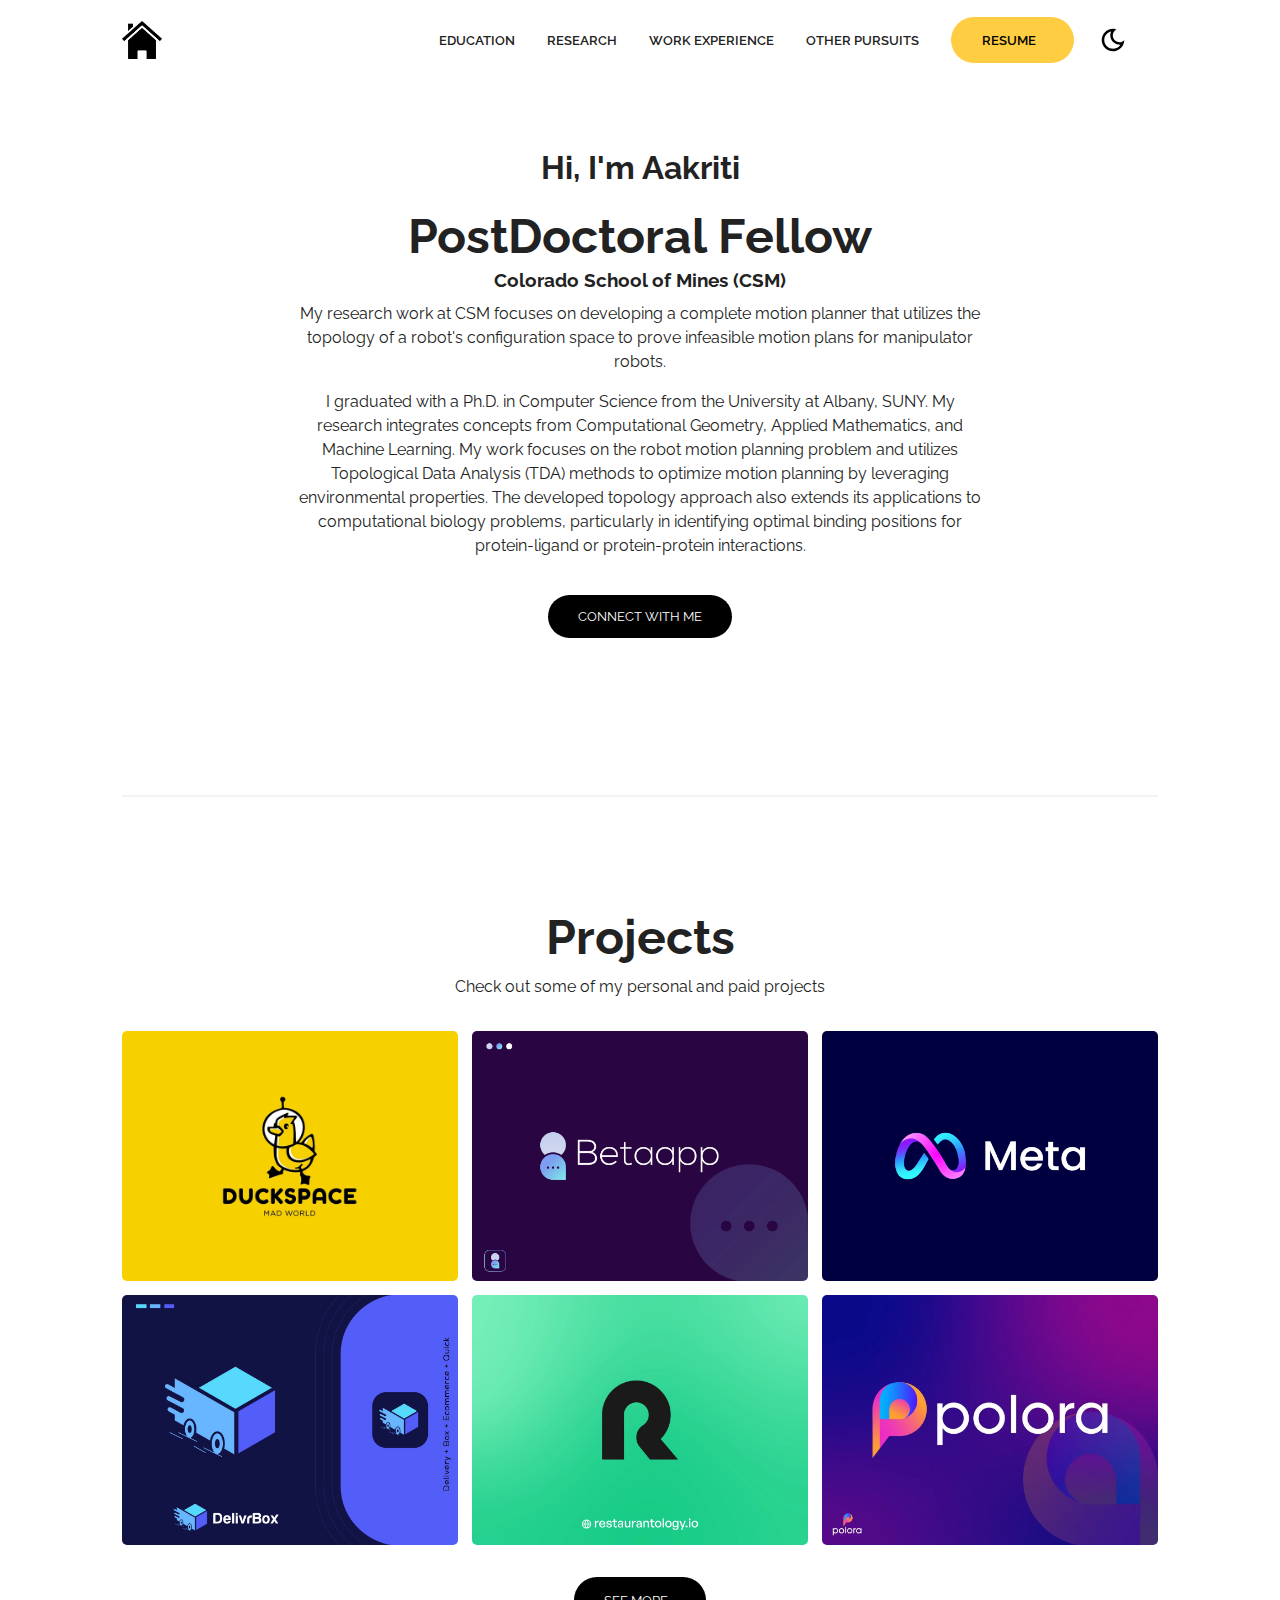
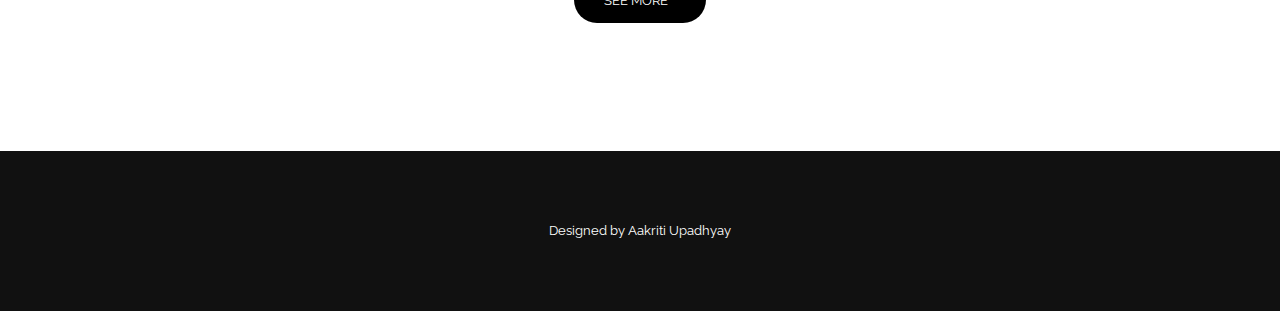
==== index.html @ 1a010f76 "updating resume" ====
<!DOCTYPE html>
<html lang="en">
  <head>
    <meta charset="UTF-8" />
    <meta http-equiv="X-UA-Compatible" content="IE=edge" />
    <meta name="viewport" content="width=device-width, initial-scale=1.0" />
    <!-- Primary Meta Tags -->
    <title>Aakriti Upadhyay</title>
    <meta name="title" content="Portfolio Template - Open source" />
    <meta
      name="description"
      content="Build or customize your portfolio website using this super easy template. Free to use if you are a member of the community or a contributor to this project"
    />

    <!-- Open Graph / Facebook -->
    <meta property="og:type" content="website" />
    <meta
      property="og:url"
      content="https://github.com/CommunityPro/portfolio-html"
    />
    <meta property="og:title" content="Portfolio Template - Open source" />
    <meta
      property="og:description"
      content="Build or customize your portfolio website using this super easy template. Free to use if you are a member of the community or a contributor to this project"
    />
    <meta
      property="og:image"
      content="https://user-images.githubusercontent.com/62628408/150613011-b78a7f5a-0af1-4312-aab0-0022e7258693.png"
    />

    <!-- Twitter -->
    <meta property="twitter:card" content="summary_large_image" />
    <meta
      property="twitter:url"
      content="https://github.com/CommunityPro/portfolio-html"
    />
    <meta property="twitter:title" content="Portfolio Template - Open source" />
    <meta
      property="twitter:description"
      content="Build or customize your portfolio website using this super easy template. Free to use if you are a member of the community or a contributor to this project"
    />
    <meta
      property="twitter:image"
      content="https://user-images.githubusercontent.com/62628408/150613011-b78a7f5a-0af1-4312-aab0-0022e7258693.png"
    />

    <!-- Link -->
    <link
      rel="apple-touch-icon"
      sizes="180x180"
      href="assets/favicon/apple-touch-icon.png"
    />
    <link
      rel="icon"
      type="image/png"
      sizes="16x16"
      href="/assets/favicon/favicon-16x16.png"
    />
    <link
      rel="icon"
      type="image/png"
      sizes="32x32"
      href="assets/favicon/favicon-32x32.png"
    />
    <link
      rel="icon"
      type="image/png"
      sizes="192x192"
      href="assets/favicon/android-chrome-192x192.png"
    />
    <link
      rel="icon"
      type="image/png"
      sizes="512x512"
      href="assets/favicon/android-chrome-512x512.png"
    />
    <link rel="icon" type="image/x-icon" href="assets/favicon/favicon.ico" />
    <link rel="manifest" href="assets/favicon/site.webmanifest" />
    <link
      rel="stylesheet"
      href="https://use.fontawesome.com/releases/v5.15.4/css/all.css"
      integrity="sha384-DyZ88mC6Up2uqS4h/KRgHuoeGwBcD4Ng9SiP4dIRy0EXTlnuz47vAwmeGwVChigm"
      crossorigin="anonymous"
    />
    <link rel="stylesheet" href="css/style.css" />
    <link rel="stylesheet" href="css/utilities.css" />
  </head>
  <body>
    <header id="hero">
      <!-- Navbar -->
      <nav class="navbar">
        <div class="container">
          <!-- Logo -->
          <h1 id="logo">
            <a href="https://aakupadhyay.github.io/resume"
              ><img src="./assets/logo.png" alt="Your Logo"
            /></a>
          </h1>
          <!-- Navbar links -->
          <ul class="nav-menu">
            <li><a class="nav-link" href="education.html">EDUCATION</a></li>
            <li><a class="nav-link" href="#research">RESEARCH</a></li>
            <li><a class="nav-link" href="#experience">WORK EXPERIENCE</a></li>
            <li><a class="nav-link" href="#">OTHER PURSUITS</a></li>
            <li>
              <a
                class="nav-link btn btn-primary"
                href="./assets/Web_profile.pdf"
                >RESUME <i class="fas fa-arrow-right"></i
              ></a>
            </li>

            <!-- Toggle switch -->
            <div class="theme-switch">
              <input type="checkbox" id="switch" />
              <label class="toggle-icons" for="switch">
                <img class="moon" src="assets/moon.svg" />
                <img class="sun" src="assets/sun.svg" />
              </label>
            </div>
            <!-- Hamburger menu -->
          </ul>
          <div class="hamburger">
            <span class="bar"></span>
            <span class="bar"></span>
            <span class="bar"></span>
          </div>
        </div>
      </nav>

      <section class="header-container">
        <img
          class="profile-image"
          src="assets/profile-img.jpg"
          alt=""
        />
        <h1>Hi, I'm Aakriti</h1>

        <div class="content-text">
          <h2>PostDoctoral Fellow</h2>
          <h3>Colorado School of Mines (CSM)</h3>

          <p>
            My research work at CSM focuses on developing a complete motion planner that utilizes
            the topology of a robot's configuration space to prove infeasible motion plans for 
            manipulator robots.
          </p>
          <p>I graduated with a Ph.D. in Computer Science from the University at Albany, SUNY. 
            My research integrates concepts from Computational Geometry, Applied Mathematics, 
            and Machine Learning. 
            My work focuses on the robot motion planning problem and utilizes Topological Data Analysis (TDA) 
            methods to optimize motion planning by leveraging environmental properties. The developed topology 
            approach also extends its applications to computational biology problems, particularly in identifying 
            optimal binding positions for protein-ligand or protein-protein interactions. 
          </p>
        </div>

        <a
          href="https://www.linkedin.com/in/aakriti-upadhyay-69241987"
          class="btn btn-secondary"
          target="_blank"
          >Connect With Me</a>
      </section>
    </header>

    <!--Education-->
    <!-- <section id="education" class="education-container container">
      <div class="section-inner">
        <h2 class="heading">Education</h2>
        <div class="content">
            <div class="item">                      
                <h5 class="title"><i class="fas fa-graduation-cap"></i> Ph.D., Computer Science</h5>
                <h6 class="university">University at Albany, SUNY <span class="year">(2018-2023)</span></h6>
            </div>

            <div class="item">                      
                <h3 class="title"><i class="fas fa-graduation-cap"></i> M.Sc., Computer Science</h3>
                <h4 class="university">University at Albany, SUNY <span class="year">(2016-2018)</span></h4>
            </div>

            <div class="item">
                <h3 class="title"><i class="fas fa-graduation-cap"></i> B.E., Computer Science and Engineering</h3>
                <h4 class="university">University Visvesvaraya College of Engineering (UVCE), Bangalore University <span class="year">(2011-2015)</span></h4>
            </div>
        </div>
      </div>
    </section> -->

    <!-- Projects -->
    <section id="projects" class="project-container container">
      <div class="division"></div>
      <div class="content-text">
        <h2>Projects</h2>
        <p>Check out some of my personal and paid projects</p>
      </div>

      <article class="project">
        <!-- Project 1 -->
        <div href="" class="card">
          <div class="project-info">
            <div class="project-bio">
              <h3>Project One</h3>
              <p>React, Redux, SASS</p>
            </div>

            <div class="project-link">
              <a href="#" target="_blank"><i class="fab fa-github"></i></a>
              <a href="#" target="_blank"><i class="fas fa-globe"></i></a>
            </div>
          </div>
        </div>

        <!-- Project 2 -->
        <div href="" class="card">
          <div class="project-info">
            <div class="project-bio">
              <h3>Project Two</h3>
              <p>React, Redux, SASS</p>
            </div>

            <div class="project-link">
              <a href="#" target="_blank"><i class="fab fa-github"></i></a>
              <a href="#" target="_blank"><i class="fas fa-globe"></i></a>
            </div>
          </div>
        </div>

        <!-- Porject 3 -->
        <div href="" class="card">
          <div class="project-info">
            <div class="project-bio">
              <h3>Project Three</h3>
              <p>React, Redux, SASS</p>
            </div>

            <div class="project-link">
              <a href="#" target="_blank"><i class="fab fa-github"></i></a>
              <a href="#" target="_blank"><i class="fas fa-globe"></i></a>
            </div>
          </div>
        </div>

        <!-- Project 4 -->
        <div href="" class="card">
          <div class="project-info">
            <div class="project-bio">
              <h3>Project Four</h3>
              <p>React, Redux, SASS</p>
            </div>

            <div class="project-link">
              <a href="#" target="_blank"><i class="fab fa-github"></i></a>
              <a href="#" target="_blank"><i class="fas fa-globe"></i></a>
            </div>
          </div>
        </div>

        <!-- Project 5 -->
        <div href="" class="card">
          <div class="project-info">
            <div class="project-bio">
              <h3>Project Five</h3>
              <p>React, Redux, SASS</p>
            </div>

            <div class="project-link">
              <a href="#" target="_blank"><i class="fab fa-github"></i></a>
              <a href="#" target="_blank"><i class="fas fa-globe"></i></a>
            </div>
          </div>
        </div>

        <!-- Project 6 -->
        <div href="" class="card">
          <div class="project-info">
            <div class="project-bio">
              <h3>Project Six</h3>
              <p>React, Redux, SASS</p>
            </div>

            <div class="project-link">
              <a href="#" target="_blank"><i class="fab fa-github"></i></a>
              <a href="#" target="_blank"><i class="fas fa-globe"></i></a>
            </div>
          </div>
        </div>
      </article>

      <a href="#" class="btn btn-secondary"
        target="_blank" >See More <i class="fas fa-arrow-right"></i
      ></a>
    </section>

    <footer id="footer">
      <div class="container">
        <!-- <a href="mailto:communitypro47@gmail.com">communitypro47@gmail.com</a> -->
        <!-- Social links -->
        <!-- <div class="social">
          <a href="#" target="_blank"
            ><img src="./assets/facebook-icon.svg" alt="Facebook"
          /></a>
          <a href="#" target="_blank"><img src="./assets/twitter-icon.svg" alt="Twitter" /></a>
          <a href="#" target="_blank"
            ><img src="./assets/linkedin-icon.svg" alt="Linkedin"
          /></a>
          <a href="#" target="_blank"><img src="./assets/github-icon.svg" alt="GitHub" /></a>
          <a href="#" target="_blank"
            ><img src="./assets/hashnode-icon.svg" alt="Hashnode"
          /></a>
        </div> -->
        <!-- Attribution -->
        <!-- <div class="attribution">
          <a
            href="https://github.com/CommunityPro/portfolio-html"
            target="_blank"
            rel="noopener noreferrer"
          >
            <img
              src="https://user-images.githubusercontent.com/62628408/157202263-9174da24-b19a-4017-9b7c-a1d26ae8f014.svg"
              alt="attribution"
              width="150px"
            />
          </a>
        </div>
        <p>Copyright &copy; Communitypro <span id="datee"></span>, All rights reserved</p> -->
        <p>Designed by Aakriti Upadhyay</p>
      </div>
    </footer>
    <script src="js/script.js"></script>
  </body>
</html>
---- css/style.css ----
/* This is the required project styling. Will contain essential CSS styles like:
   * Flex property
   * Grid layout
   * Cards and sections
*/

@import url(https://fonts.googleapis.com/css?family=Raleway:100,200,300,regular,500,600,700,800,900,100italic,200italic,300italic,italic,500italic,600italic,700italic,800italic,900italic);

/* variables */
:root {
  /* Colors */
  --primary-color: #ffcd42;
  --secondary-color: #ffd35c;
  --bg-primary: #ffffff;
  --text-color: #222222;
  --text-color-two: #ffffff;
  --bg-secondary: #000000;
  --card-background: #f4f4f4;
  --bg-secondary-two: #111111;

  --shadow: 0 10px 40px rgba(0, 0, 0, 0.2);

  /* Font Weight */
  --weight-small: 400;
  --weight-semibold: 600;
  --weight-bold: 800;

  /* Max width */
  --width-small: 600px;
  --width-medium: 1100px;
  --width-large: 1300px;
}

[data-theme="dark"] {
  --primary-color: #ffcd42;
  --secondary-color: #ffd35c;
  --bg-primary: #000000;
  --text-color: #ffffff;
  --text-color-two: #222222;
  --bg-secondary: #ffffff;
  --card-background: #111111;
  --bg-secondary-two: #f4f4f4;
  --shadow: 0 2px 10px rgba(95, 95, 95, 0.2);
}

html {
  font-size: 100%;
  scroll-behavior: smooth;
}

/* Reset default styling */
* {
  margin: 0;
  padding: 0;
  box-sizing: border-box;
}

ul {
  list-style: none;
}

a {
  text-decoration: none;
  color: var(--text-color);
}

/* Main styling */
body {
  background: var(--bg-primary);
  color: var(--text-color);
  font-family: "Raleway", sans-serif;
  line-height: 1.5;
}

/* Navbar */
.navbar {
  position: fixed;
  top: 0;
  left: 0;
  right: 0;
  z-index: 20;
  background: var(--bg-primary);
}

.navbar .container {
  display: flex;
  align-items: center;
  justify-content: space-between;
  z-index: 20;
  height: 80px;
  width: 100%;
}

.navbar .nav-menu {
  display: flex;
  align-items: center;
  background: var(--bg-primary);
}

.navbar .nav-link {
  margin: 0 1rem;
  font-size: 0.8rem;
  font-weight: var(--weight-semibold);
}

.navbar #logo img {
  display: block;
  width: 40px;
}

.navbar .btn {
  margin-right: 1.5rem;
}

.fas.fa-arrow-right {
  margin-left: 0.5rem;
  font-size: 0.9rem;
}

/* hamburger */
.hamburger {
  margin-bottom: 0.1rem;
  display: none;
}

.bar {
  display: block;
  width: 23px;
  height: 3px;
  margin: 4px auto;
  transition: all 0.3s ease-in-out;
  border-radius: 30px;
  background-color: var(--bg-secondary);
}

/* Hero section */
#hero {
  display: flex;
  flex-direction: column;
  height: 100%;
}

.profile-image {
  width: 150px;
  border-radius: 50%;
  animation: bounce 1s infinite alternate;
}

@keyframes bounce {
  from {
    transform: translateY(0px);
  }

  to {
    transform: translateY(-10px);
  }
}

.division {
  width: 100%;
  height: 2px;
  background-color: var(--card-background);
  margin: 5.5rem 0;
}
/* Projects */
#projects {
  display: flex;
  flex-direction: column;
  margin: 2rem auto 5rem;
}

#projects .btn {
  align-self: center;
  margin: 2rem 0;
}

.project {
  display: grid;
  grid-template-columns: repeat(3, 1fr);
  grid-auto-rows: minmax(250px, auto);
  grid-gap: 0.9rem;
}

.card .project-bio p {
  font-size: 0.83rem;
}

.card .project-bio h3 {
  font-size: 0.9rem;
}

.project-info {
  display: flex;
  justify-content: space-between;
  opacity: 0;
  position: relative;
  transition: 0.5s ease-in-out;
}

.project-bio {
  display: flex;
  flex-direction: column;
  justify-content: flex-end;
  position: relative;
  top: 160px;
  left: 10px;
}

/* Footer */
#footer {
  background: #111111;
}

#footer .container {
  display: flex;
  flex-direction: column;
  align-items: center;
  justify-content: center;
  color: #ffffff;
  min-height: 160px;
  text-align: center;
}

#footer a {
  font-size: 0.8rem;
  color: #fff;
}

#footer a:hover {
  opacity: 0.6;
}

#footer .social {
  margin: 0.9rem 0;
}

#footer .social img {
  width: 20px;
  height: 20px;
}

#footer .social a {
  margin: 0 0.5rem;
}

#footer p {
  font-size: 0.8rem;
}

/* Responsiveness */

@media (max-width: 1000px) {
  .project {
    display: grid;
    grid-template-columns: repeat(2, 1fr);
  }
}

@media (max-width: 768px) {
}

@media (max-width: 670px) {
  .navbar .nav-menu {
    position: fixed;
    right: -100vw;
    top: 4.5rem;
    flex-direction: column;
    width: calc(80% - 10px);
    transition: 0.3s;
    box-shadow: var(--shadow);
    padding: 2rem;
    border-radius: 5px;
    align-items: flex-start;
  }

  .navbar .btn {
    margin: 0;
    margin-top: 1rem;
  }

  .nav-menu.active {
    right: 20px;
  }

  .nav-menu .nav-link {
    font-size: 0.9rem;
    margin: 0 0.2rem;
  }

  .nav-menu li {
    margin-bottom: 0.5rem;
    width: 100%;
  }

  .nav-menu .btn {
    width: 100%;
    text-align: center;
    margin-top: 0.5rem;
  }

  .hamburger {
    display: block;
    cursor: pointer;
    padding: 0.2rem 0.4rem;
  }

  .hamburger.active {
    border: 1px dotted gray;
  }

  .hamburger.active .bar:nth-child(2) {
    opacity: 0;
  }

  .hamburger.active .bar:nth-child(1) {
    transform: translateY(6px) rotate(45deg);
  }

  .hamburger.active .bar:nth-child(3) {
    transform: translateY(-8px) rotate(-45deg);
  }
}

@media (max-width: 600px) {
  .project {
    display: grid;
    grid-template-columns: 1fr;
  }

  .header-container .btn {
    border-radius: 5px;
    width: 80%;
  }
}
---- css/utilities.css ----
/* ?This is where reusable styling of this template will be. 
   !Will contain things like:
   * Button styling
   * Background color styling
   * padding and margin
*/

.container {
  max-width: var(--width-medium);
  margin: 0 auto;
  padding: 1rem 2rem;
}

h1::selection,
h2::selection {
  color: #111;
  background: var(--primary-color);
}

/* Buttons */
.btn {
  display: inline-block;
  padding: 0.75rem 1.9rem;
  border-radius: 30px;
  text-transform: uppercase;
  font-size: 0.82rem;
  transition: 0.3s;
}

.btn-primary {
  background: var(--primary-color);
  color: #000000;
}

.btn-secondary {
  margin: 5px 0;
  background-color: var(--bg-secondary);
  color: var(--bg-primary);
}

/* add hover to resume button */
.btn-primary:hover {
  background: var(--secondary-color);
}

/* Dark mode toggle */
#switch {
  display: none;
}

.toggle-icons {
  display: flex;
  justify-content: space-between;
  align-items: center;
  cursor: pointer;
}

.toggle-icons > img {
  transition: 0.6s cubic-bezier(0.23, 1, 0.32, 1);
  width: 30px;
}

.moon {
  transform: rotate(10deg);
}

#switch:checked + .toggle-icons .moon {
  transform: rotate(250deg);
}

#switch:checked + .toggle-icons .sun {
  transform: rotate(100deg);
}

/* Header Container */
.header-container {
  display: flex;
  flex-direction: column;
  align-items: center;
  justify-content: center;
  margin-top: 8rem;
  padding: 1rem;
}

.header-container > div {
  margin-top: 1rem;
}

.content-text {
  text-align: center;
  margin: 1.5rem 0;
}

.content-text h2 {
  font-size: 3rem;
  line-height: 1.2;
  transition: 0.2s ease-in-out;
}

.content-text p {
  padding: 0.5rem;
  margin: 0 auto;
  max-width: 700px;
}

/* Project cards */
.card {
  padding: 1rem;
  background: var(--card-background);
  color: #ffffff;
  border-radius: 5px;
  transition: 0.4s ease-in-out;
  cursor: pointer;
}

.card a {
  color: #ffffff;
  transition: 0.25s ease-in-out;
  font-size: 1.1rem;
  margin-right: 0.3rem;
}

.card a:hover {
  color: var(--primary-color);
}

.card:hover {
  box-shadow: inset 0 100px 1000px 10px rgba(0, 0, 0, 0.8);
}

.card:hover .project-info {
  opacity: 1;
}

/* Project Images */

/* project 1 */
.card:nth-child(1) {
  background: url(../assets/project/project-one.png) center center/cover;
}

/* Project 2 */
.card:nth-child(2) {
  background: url(../assets/project/project-two.png) center center/cover;
}

/* Project 3 */
.card:nth-child(3) {
  background: url(../assets/project/project-three.png) center center/cover;
}

/* Project 4 */
.card:nth-child(4) {
  background: url(../assets/project/project-four.png) center center/cover;
}

/* Project 5 */
.card:nth-child(5) {
  background: url(../assets/project/project-five.png) center center/cover;
}

/* Project 6 */
.card:nth-child(6) {
  background: url(../assets/project/project-six.png) center center/cover;
}

/* Media Queries */
@media (max-width: 768px) {
  .header-container {
    margin-top: 7rem;
    text-align: center;
  }

  .content-text h2 {
    font-size: 2.5rem;
  }
}
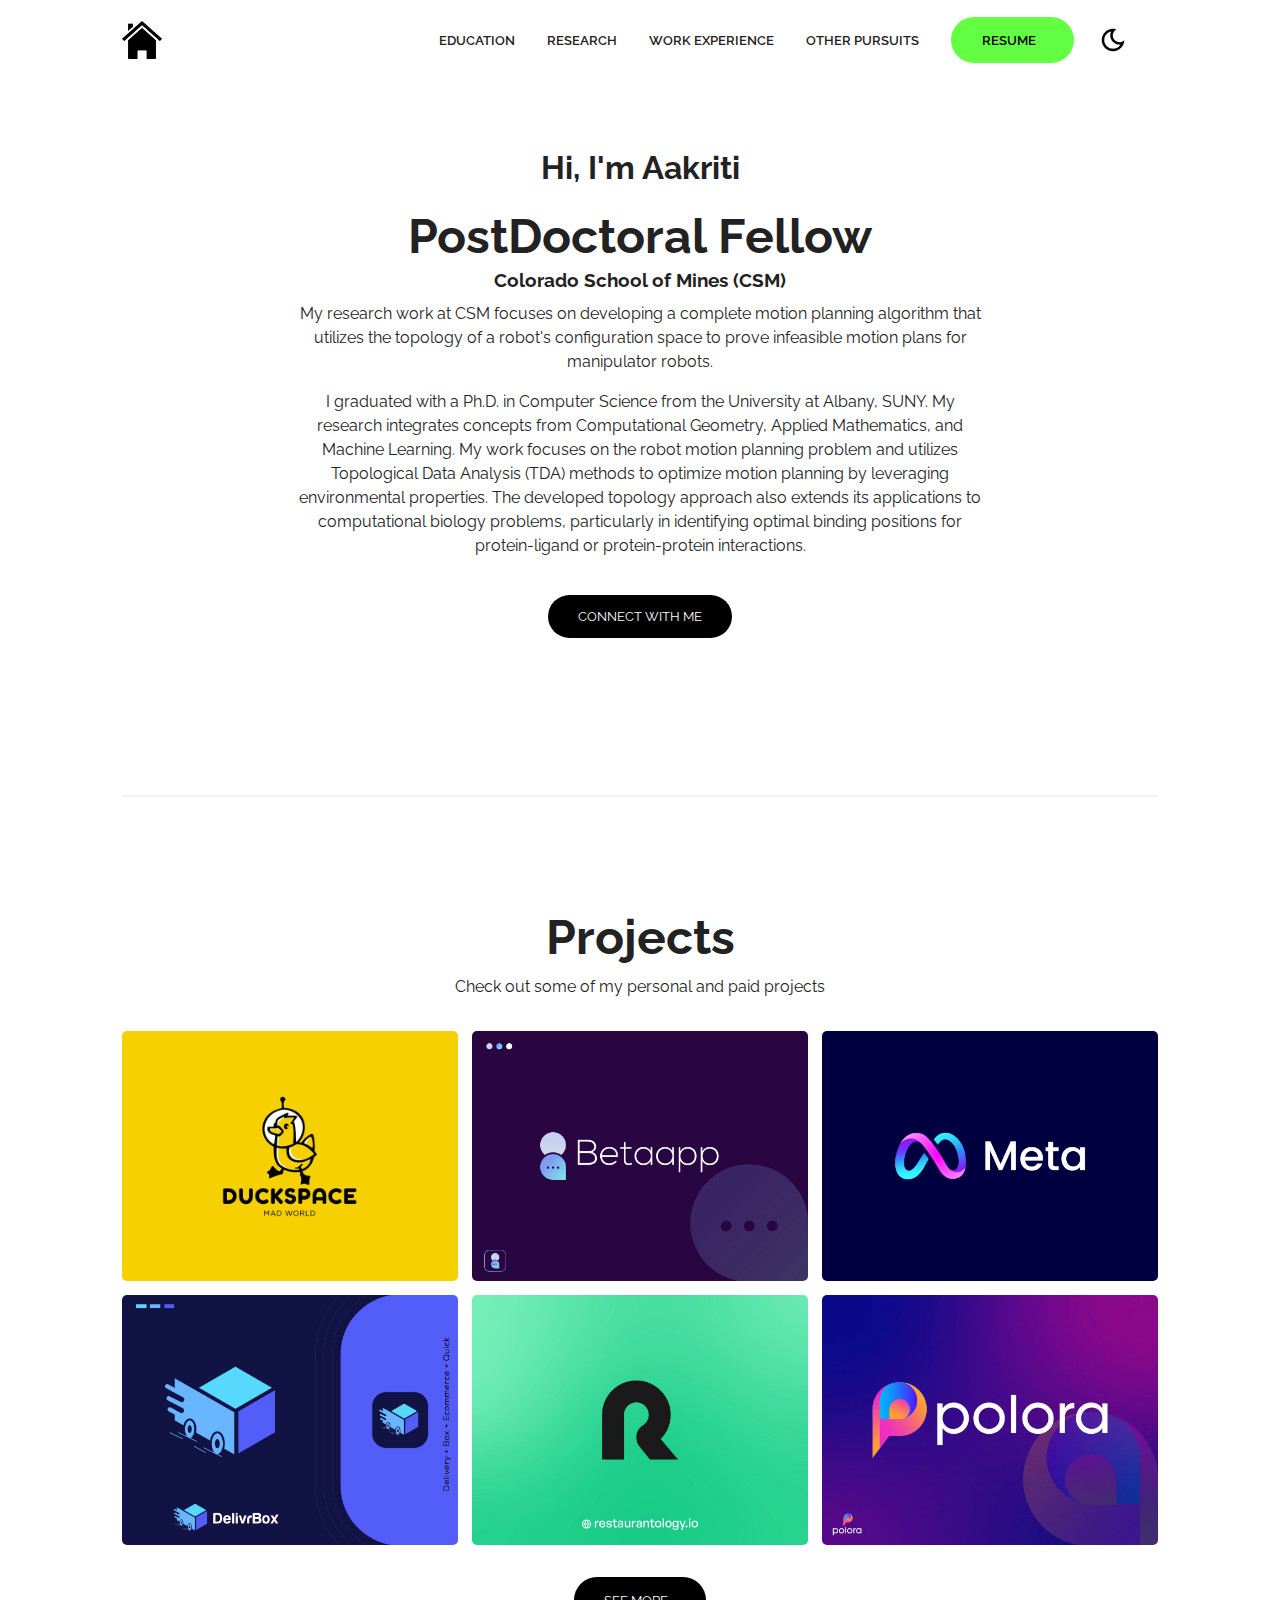
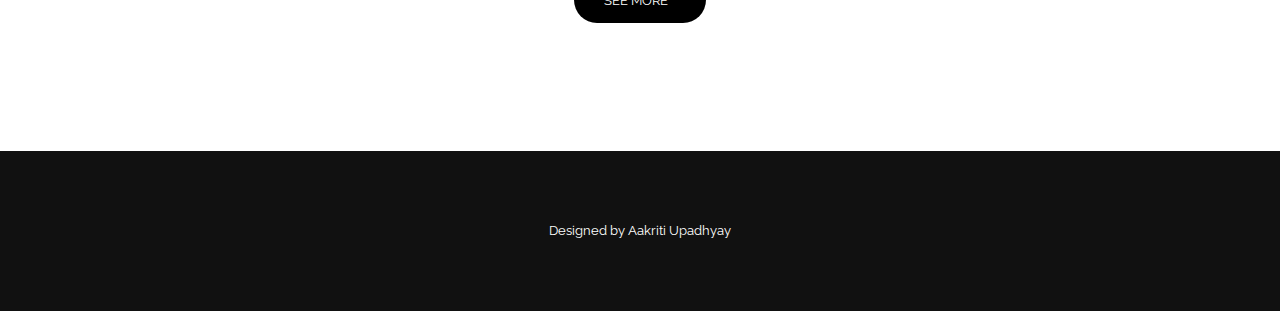
==== commit 7d43be07: "check style" ====
--- a/index.html
+++ b/index.html
@@ -141,7 +141,7 @@
           <h3>Colorado School of Mines (CSM)</h3>
 
           <p>
-            My research work at CSM focuses on developing a complete motion planner that utilizes
+            My research work at CSM focuses on developing a complete motion planning algorithm that utilizes
             the topology of a robot's configuration space to prove infeasible motion plans for 
             manipulator robots.
           </p>
--- a/css/style.css
+++ b/css/style.css
@@ -9,7 +9,7 @@
 /* variables */
 :root {
   /* Colors */
-  --primary-color: #ffcd42;
+  --primary-color: #62ff42;
   --secondary-color: #ffd35c;
   --bg-primary: #ffffff;
   --text-color: #222222;
@@ -32,7 +32,7 @@
 }
 
 [data-theme="dark"] {
-  --primary-color: #ffcd42;
+  --primary-color: #62ff42;
   --secondary-color: #ffd35c;
   --bg-primary: #000000;
   --text-color: #ffffff;
@@ -70,6 +70,7 @@
   color: var(--text-color);
   font-family: "Raleway", sans-serif;
   line-height: 1.5;
+  text-align: left;
 }
 
 /* Navbar */
@@ -123,6 +124,10 @@
   display: none;
 }
 
+.text-highlight {
+  color: #1f07f7;
+}
+
 .bar {
   display: block;
   width: 23px;
@@ -245,6 +250,63 @@
 
 #footer p {
   font-size: 0.8rem;
+}
+
+/* Education section */
+.education .item {
+  margin-bottom: 30px;
+}
+
+.education .item:last-child {
+  margin-bottom: 0;
+}
+
+.education .item .title {
+  font-size: 16px;
+  margin-top: 0;
+}
+
+.education .item .university {
+  font-family: "Raleway", sans-serif;
+  font-size: 12px;
+  color: #99999900;
+  font-weight: 600;
+  padding-left: 25px;
+}
+
+.education .item .university .year {
+  color: #b0b7bf;
+  font-weight: 500;
+}
+
+/* ======= Sections======= */
+.sections-wrapper {
+  padding-top: 60px;
+  padding-bottom: 60px;
+}
+
+.section {
+  margin-bottom: 30px;
+}
+
+.section .section-inner {
+  background: #fff;
+  padding: 30px;
+  text-align: left;
+}
+
+.section .heading {
+  margin-top: 0;
+  margin-bottom: 30px;
+  color: #545e69;
+  font-size: 24px;
+}
+
+.section .content .more-link .svg-inline--fa {
+  margin-right: 5px;
+  font-size: 14px;
+  position: relative;
+  top: -2px;
 }
 
 /* Responsiveness */
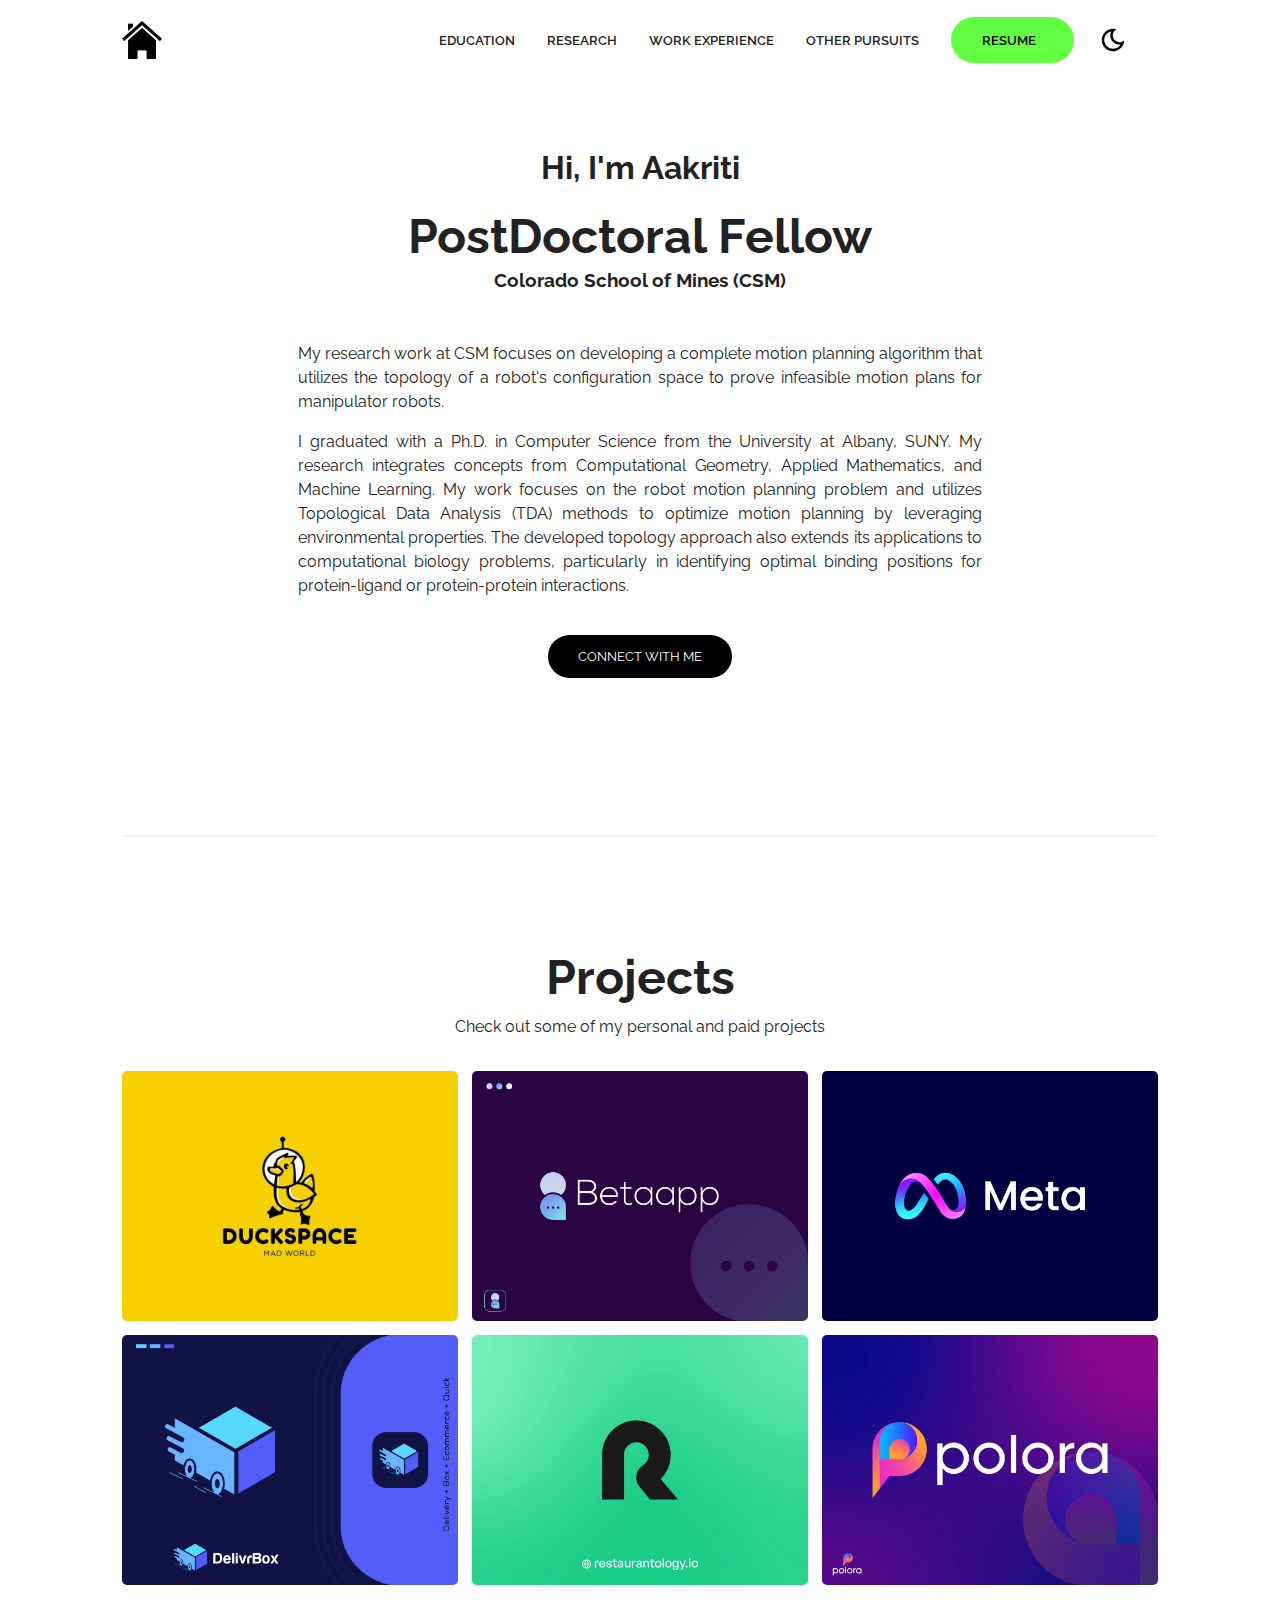
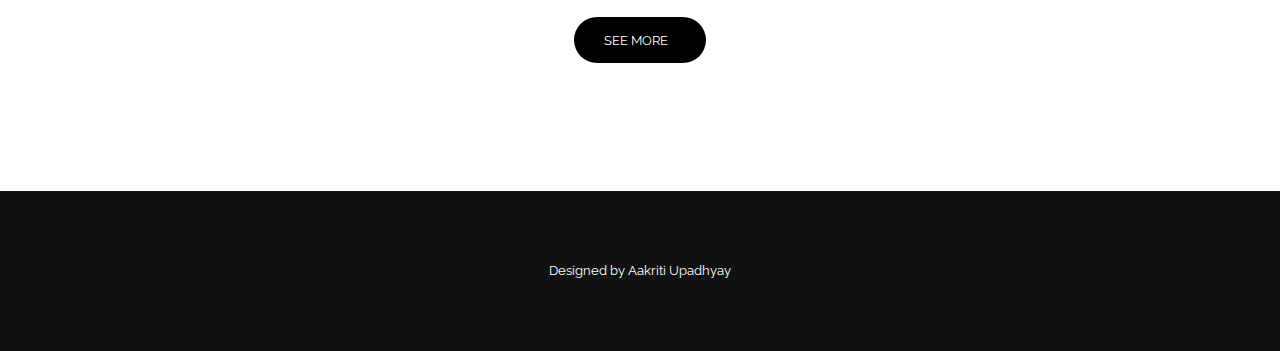
==== commit d08ab85c: "checking home" ====
--- a/index.html
+++ b/index.html
@@ -139,7 +139,8 @@
         <div class="content-text">
           <h2>PostDoctoral Fellow</h2>
           <h3>Colorado School of Mines (CSM)</h3>
-
+        </div>
+        <div class="content">
           <p>
             My research work at CSM focuses on developing a complete motion planning algorithm that utilizes
             the topology of a robot's configuration space to prove infeasible motion plans for 
@@ -162,29 +163,6 @@
           >Connect With Me</a>
       </section>
     </header>
-
-    <!--Education-->
-    <!-- <section id="education" class="education-container container">
-      <div class="section-inner">
-        <h2 class="heading">Education</h2>
-        <div class="content">
-            <div class="item">                      
-                <h5 class="title"><i class="fas fa-graduation-cap"></i> Ph.D., Computer Science</h5>
-                <h6 class="university">University at Albany, SUNY <span class="year">(2018-2023)</span></h6>
-            </div>
-
-            <div class="item">                      
-                <h3 class="title"><i class="fas fa-graduation-cap"></i> M.Sc., Computer Science</h3>
-                <h4 class="university">University at Albany, SUNY <span class="year">(2016-2018)</span></h4>
-            </div>
-
-            <div class="item">
-                <h3 class="title"><i class="fas fa-graduation-cap"></i> B.E., Computer Science and Engineering</h3>
-                <h4 class="university">University Visvesvaraya College of Engineering (UVCE), Bangalore University <span class="year">(2011-2015)</span></h4>
-            </div>
-        </div>
-      </div>
-    </section> -->
 
     <!-- Projects -->
     <section id="projects" class="project-container container">
--- a/css/style.css
+++ b/css/style.css
@@ -70,7 +70,6 @@
   color: var(--text-color);
   font-family: "Raleway", sans-serif;
   line-height: 1.5;
-  text-align: left;
 }
 
 /* Navbar */
@@ -292,7 +291,7 @@
 .section .section-inner {
   background: #fff;
   padding: 30px;
-  text-align: left;
+  text-align: justify;
 }
 
 .section .heading {
@@ -302,7 +301,7 @@
   font-size: 24px;
 }
 
-.section .content .more-link .svg-inline--fa {
+.section .more-link .svg-inline--fa {
   margin-right: 5px;
   font-size: 14px;
   position: relative;
--- a/css/utilities.css
+++ b/css/utilities.css
@@ -103,6 +103,17 @@
   max-width: 700px;
 }
 
+.content {
+  text-align: justify;
+  margin: 1.5rem 0;
+}
+
+.content p {
+  padding: 0.5rem;
+  margin: 0 auto;
+  max-width: 700px;
+}
+
 /* Project cards */
 .card {
   padding: 1rem;
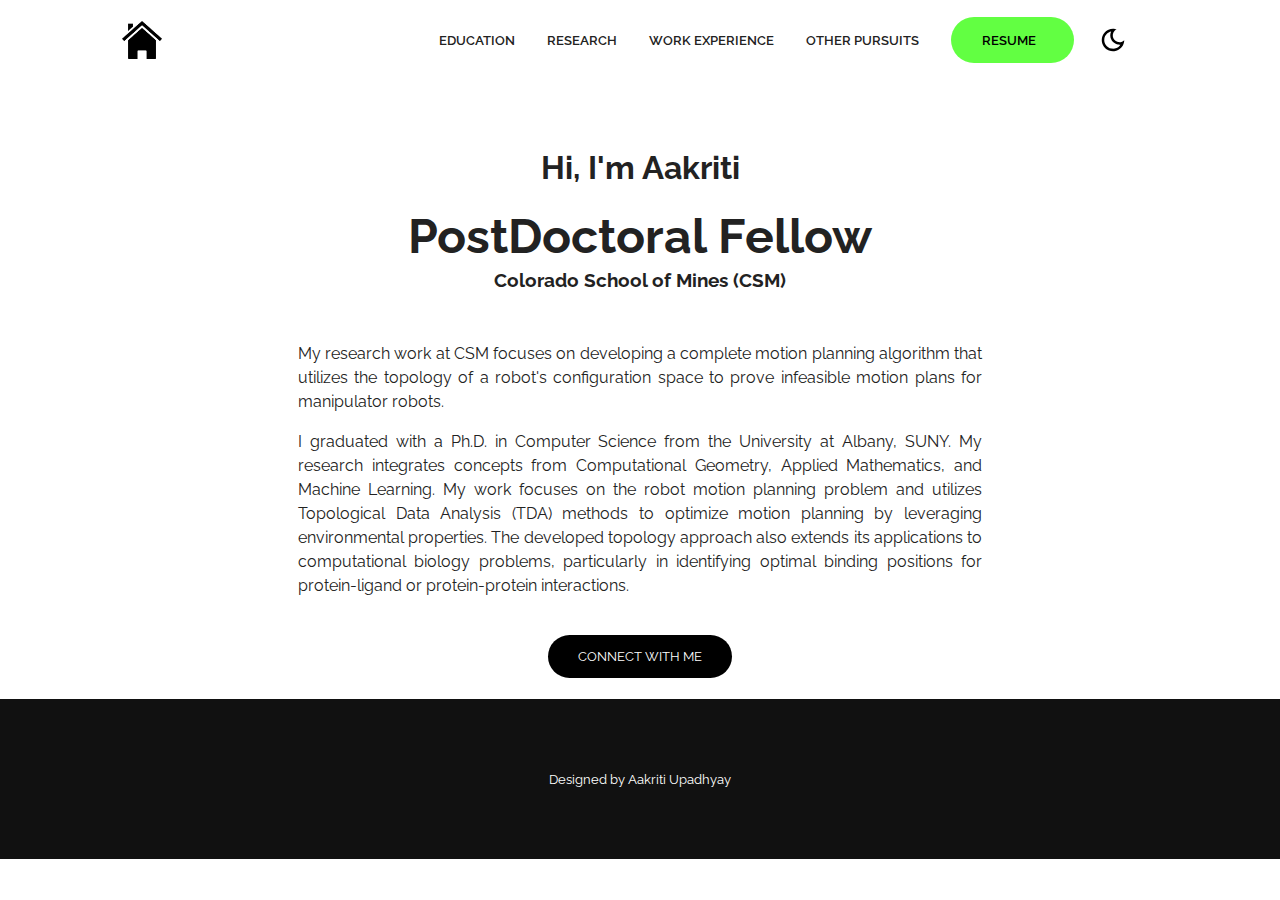
==== commit 9066d172: "update" ====
--- a/index.html
+++ b/index.html
@@ -163,111 +163,6 @@
           >Connect With Me</a>
       </section>
     </header>
-
-    <!-- Projects -->
-    <section id="projects" class="project-container container">
-      <div class="division"></div>
-      <div class="content-text">
-        <h2>Projects</h2>
-        <p>Check out some of my personal and paid projects</p>
-      </div>
-
-      <article class="project">
-        <!-- Project 1 -->
-        <div href="" class="card">
-          <div class="project-info">
-            <div class="project-bio">
-              <h3>Project One</h3>
-              <p>React, Redux, SASS</p>
-            </div>
-
-            <div class="project-link">
-              <a href="#" target="_blank"><i class="fab fa-github"></i></a>
-              <a href="#" target="_blank"><i class="fas fa-globe"></i></a>
-            </div>
-          </div>
-        </div>
-
-        <!-- Project 2 -->
-        <div href="" class="card">
-          <div class="project-info">
-            <div class="project-bio">
-              <h3>Project Two</h3>
-              <p>React, Redux, SASS</p>
-            </div>
-
-            <div class="project-link">
-              <a href="#" target="_blank"><i class="fab fa-github"></i></a>
-              <a href="#" target="_blank"><i class="fas fa-globe"></i></a>
-            </div>
-          </div>
-        </div>
-
-        <!-- Porject 3 -->
-        <div href="" class="card">
-          <div class="project-info">
-            <div class="project-bio">
-              <h3>Project Three</h3>
-              <p>React, Redux, SASS</p>
-            </div>
-
-            <div class="project-link">
-              <a href="#" target="_blank"><i class="fab fa-github"></i></a>
-              <a href="#" target="_blank"><i class="fas fa-globe"></i></a>
-            </div>
-          </div>
-        </div>
-
-        <!-- Project 4 -->
-        <div href="" class="card">
-          <div class="project-info">
-            <div class="project-bio">
-              <h3>Project Four</h3>
-              <p>React, Redux, SASS</p>
-            </div>
-
-            <div class="project-link">
-              <a href="#" target="_blank"><i class="fab fa-github"></i></a>
-              <a href="#" target="_blank"><i class="fas fa-globe"></i></a>
-            </div>
-          </div>
-        </div>
-
-        <!-- Project 5 -->
-        <div href="" class="card">
-          <div class="project-info">
-            <div class="project-bio">
-              <h3>Project Five</h3>
-              <p>React, Redux, SASS</p>
-            </div>
-
-            <div class="project-link">
-              <a href="#" target="_blank"><i class="fab fa-github"></i></a>
-              <a href="#" target="_blank"><i class="fas fa-globe"></i></a>
-            </div>
-          </div>
-        </div>
-
-        <!-- Project 6 -->
-        <div href="" class="card">
-          <div class="project-info">
-            <div class="project-bio">
-              <h3>Project Six</h3>
-              <p>React, Redux, SASS</p>
-            </div>
-
-            <div class="project-link">
-              <a href="#" target="_blank"><i class="fab fa-github"></i></a>
-              <a href="#" target="_blank"><i class="fas fa-globe"></i></a>
-            </div>
-          </div>
-        </div>
-      </article>
-
-      <a href="#" class="btn btn-secondary"
-        target="_blank" >See More <i class="fas fa-arrow-right"></i
-      ></a>
-    </section>
 
     <footer id="footer">
       <div class="container">
--- a/css/style.css
+++ b/css/style.css
@@ -57,6 +57,7 @@
 
 ul {
   list-style: none;
+  justify-content: space-evenly;
 }
 
 a {
@@ -254,6 +255,7 @@
 /* Education section */
 .education .item {
   margin-bottom: 30px;
+  justify-content: space-evenly;
 }
 
 .education .item:last-child {
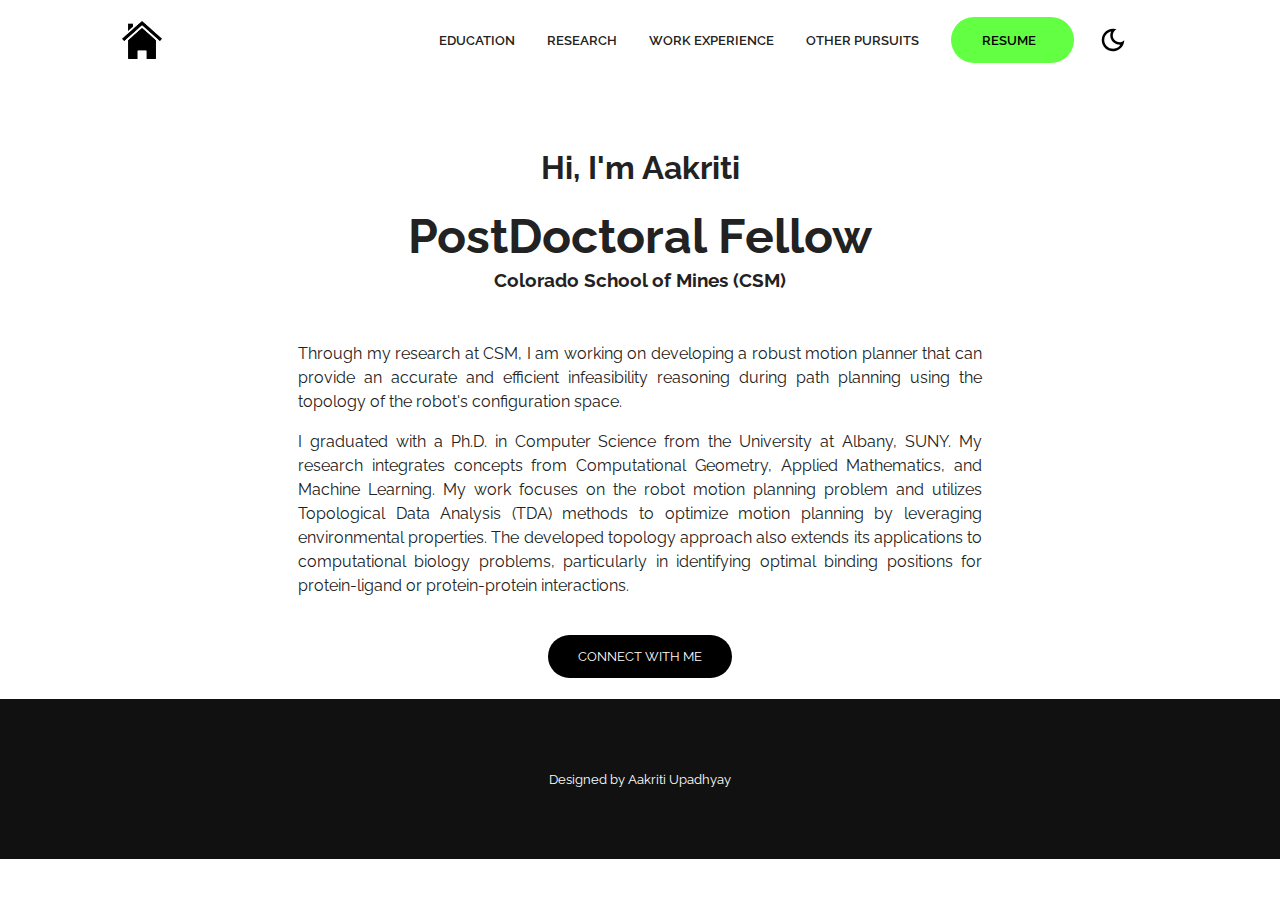
==== commit 35615549: "correcting path" ====
--- a/index.html
+++ b/index.html
@@ -92,16 +92,16 @@
         <div class="container">
           <!-- Logo -->
           <h1 id="logo">
-            <a href="https://aakupadhyay.github.io/resume"
+            <a href="https://aakupadhyay.github.io"
               ><img src="./assets/logo.png" alt="Your Logo"
             /></a>
           </h1>
           <!-- Navbar links -->
           <ul class="nav-menu">
-            <li><a class="nav-link" href="education.html">EDUCATION</a></li>
-            <li><a class="nav-link" href="#research">RESEARCH</a></li>
-            <li><a class="nav-link" href="#experience">WORK EXPERIENCE</a></li>
-            <li><a class="nav-link" href="#">OTHER PURSUITS</a></li>
+            <li><a class="nav-link" href="education">EDUCATION</a></li>
+            <li><a class="nav-link" href="research">RESEARCH</a></li>
+            <li><a class="nav-link" href="experience">WORK EXPERIENCE</a></li>
+            <li><a class="nav-link" href="pursuits">OTHER PURSUITS</a></li>
             <li>
               <a
                 class="nav-link btn btn-primary"
@@ -142,9 +142,9 @@
         </div>
         <div class="content">
           <p>
-            My research work at CSM focuses on developing a complete motion planning algorithm that utilizes
-            the topology of a robot's configuration space to prove infeasible motion plans for 
-            manipulator robots.
+            Through my research at CSM, I am working on developing a robust motion planner that can provide
+            an accurate and efficient infeasibility reasoning during path planning using the topology of 
+            the robot's configuration space. 
           </p>
           <p>I graduated with a Ph.D. in Computer Science from the University at Albany, SUNY. 
             My research integrates concepts from Computational Geometry, Applied Mathematics, 
--- a/css/style.css
+++ b/css/style.css
@@ -29,6 +29,50 @@
   --width-small: 600px;
   --width-medium: 1100px;
   --width-large: 1300px;
+
+  --text-gradient-yellow: linear-gradient(
+    to right, 
+    hsl(45, 100%, 72%), 
+    hsl(35, 100%, 68%)
+  );
+
+  /* solid */
+
+  --jet: hsl(0, 0%, 22%);
+  --onyx: hsl(240, 1%, 17%);
+  --eerie-black-1: hsl(240, 2%, 13%);
+  --eerie-black-2: hsl(240, 2%, 12%);
+  --smoky-black: hsl(0, 0%, 7%);
+  --white-1: hsl(0, 0%, 100%);
+  --white-2: hsl(0, 0%, 98%);
+  --orange-yellow-crayola: hsl(45, 100%, 72%);
+  --vegas-gold: hsl(45, 54%, 58%);
+  --light-gray: hsl(0, 0%, 84%);
+  --light-gray-70: hsla(0, 0%, 84%, 0.7);
+  --bittersweet-shimmer: hsl(0, 43%, 51%);
+
+  /**
+   * typography
+   */
+
+  /* font-family */
+  --ff-poppins: 'Poppins', sans-serif;
+
+  /* font-size */
+  --fs-1: 24px;
+  --fs-2: 18px;
+  --fs-3: 17px;
+  --fs-4: 16px;
+  --fs-5: 15px;
+  --fs-6: 14px;
+  --fs-7: 13px;
+  --fs-8: 11px;
+
+  /* font-weight */
+  --fw-300: 300;
+  --fw-400: 400;
+  --fw-500: 500;
+  --fw-600: 600;
 }
 
 [data-theme="dark"] {
@@ -124,10 +168,6 @@
   display: none;
 }
 
-.text-highlight {
-  color: #1f07f7;
-}
-
 .bar {
   display: block;
   width: 23px;
@@ -308,6 +348,66 @@
   font-size: 14px;
   position: relative;
   top: -2px;
+}
+
+/* Timeline list - education and work */
+
+.timeline { margin-bottom: 30px; }
+
+.timeline .title-wrapper {
+  display: flex;
+  align-items: center;
+  gap: 15px;
+  margin-bottom: 25px;
+}
+
+.timeline-list {
+  font-size: var(--fs-6);
+  margin-left: 45px;
+}
+
+.timeline-item { position: relative; }
+
+.timeline-item:not(:last-child) { margin-bottom: 20px; }
+
+.timeline-item-title {
+  font-size: var(--fs-6);
+  line-height: 1.3;
+  margin-bottom: 7px;
+}
+
+.timeline-list span {
+  color: var(--vegas-gold);
+  font-weight: var(--fw-400);
+  line-height: 1.6;
+}
+
+.timeline-item:not(:last-child)::before {
+  content: "";
+  position: absolute;
+  top: -25px;
+  left: -30px;
+  width: 1px;
+  height: calc(100% + 50px);
+  background: var(--jet);
+}
+
+.timeline-item::after {
+  content: "";
+  position: absolute;
+  top: 5px;
+  left: -33px;
+  height: 6px;
+  width: 6px;
+  background: var(--text-gradient-yellow);
+  border-radius: 50%;
+  box-shadow: 0 0 0 4px var(--jet);
+}
+
+.timeline-text {
+  color: var(--smoky-black);
+  font-weight: var(--fw-300);
+  line-height: 1.6;
 }
 
 /* Responsiveness */
--- a/css/utilities.css
+++ b/css/utilities.css
@@ -143,36 +143,22 @@
   opacity: 1;
 }
 
+
 /* Project Images */
 
-/* project 1 */
+/* academic 1 */
 .card:nth-child(1) {
-  background: url(../assets/project/project-one.png) center center/cover;
+  background: url(../assets/project/academic/EMS_access.jpg) center center/cover;
 }
 
-/* Project 2 */
+/* academic 2 */
 .card:nth-child(2) {
-  background: url(../assets/project/project-two.png) center center/cover;
+  background: url(../assets/project/academic/Fake_detect.png) center center/cover;
 }
 
-/* Project 3 */
+/* academic 3 */
 .card:nth-child(3) {
-  background: url(../assets/project/project-three.png) center center/cover;
-}
-
-/* Project 4 */
-.card:nth-child(4) {
-  background: url(../assets/project/project-four.png) center center/cover;
-}
-
-/* Project 5 */
-.card:nth-child(5) {
-  background: url(../assets/project/project-five.png) center center/cover;
-}
-
-/* Project 6 */
-.card:nth-child(6) {
-  background: url(../assets/project/project-six.png) center center/cover;
+  background: url(../assets/project/academic/Round_robin.png) center center/cover;
 }
 
 /* Media Queries */
@@ -186,3 +172,7 @@
     font-size: 2.5rem;
   }
 }
+
+/* .fas.fa-smile {
+  color: #0026ff; 
+} */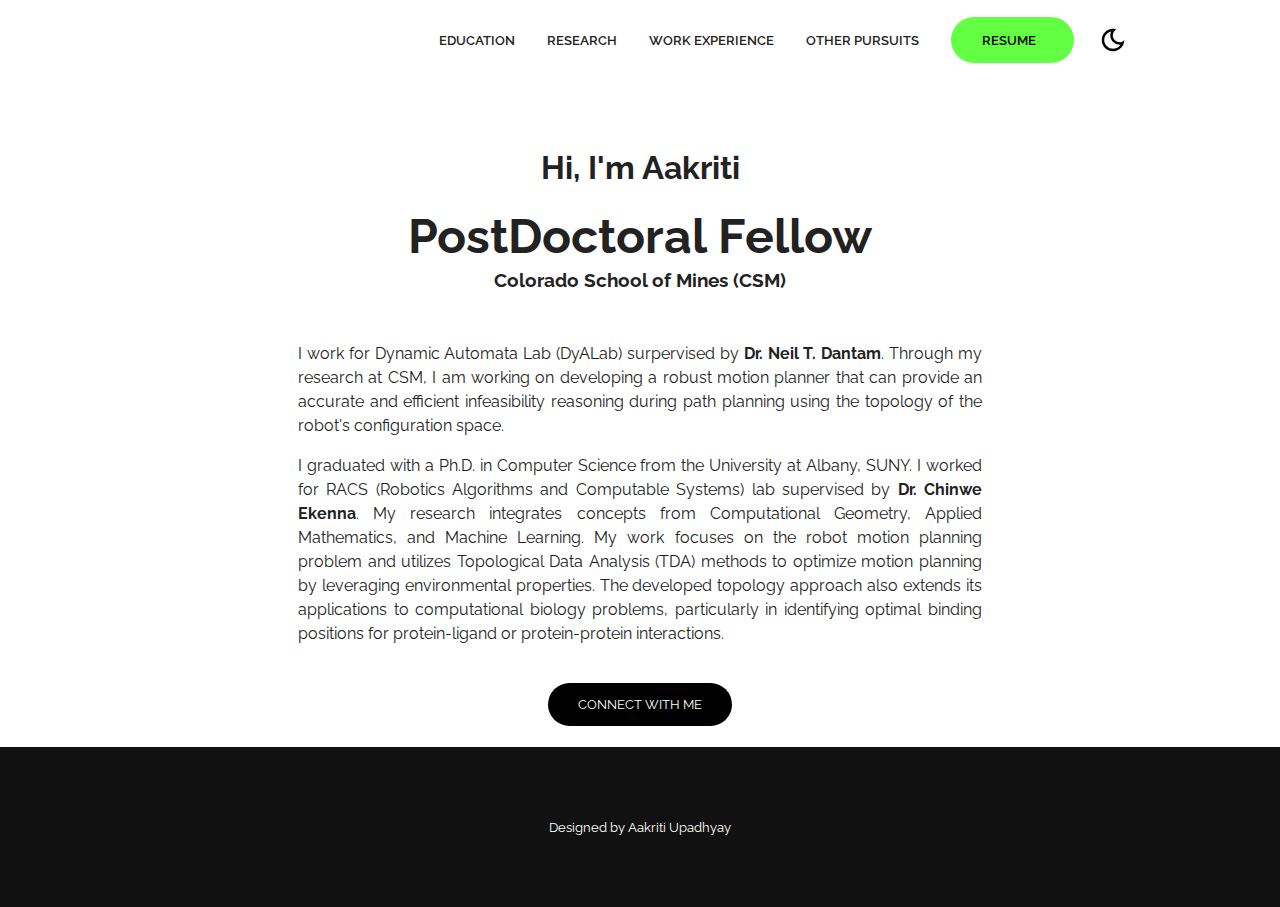
==== commit 8801a37f: "added advisors" ====
--- a/index.html
+++ b/index.html
@@ -92,9 +92,10 @@
         <div class="container">
           <!-- Logo -->
           <h1 id="logo">
-            <a href="https://aakupadhyay.github.io"
-              ><img src="./assets/logo.png" alt="Your Logo"
-            /></a>
+            <a href="https://aakupadhyay.github.io">
+              <!-- <img src="./assets/logo.png" alt="Your Logo"/> -->
+               <i class="fas fa-home" style="font-size: 1cm;"></i>
+            </a>
           </h1>
           <!-- Navbar links -->
           <ul class="nav-menu">
@@ -142,11 +143,12 @@
         </div>
         <div class="content">
           <p>
-            Through my research at CSM, I am working on developing a robust motion planner that can provide
+            I work for Dynamic Automata Lab (DyALab) surpervised by <b>Dr. Neil T. Dantam</b>. Through my research at CSM, I am working on developing a robust motion planner that can provide
             an accurate and efficient infeasibility reasoning during path planning using the topology of 
             the robot's configuration space. 
           </p>
           <p>I graduated with a Ph.D. in Computer Science from the University at Albany, SUNY. 
+            I worked for RACS (Robotics Algorithms and Computable Systems) lab supervised by <b>Dr. Chinwe Ekenna</b>. 
             My research integrates concepts from Computational Geometry, Applied Mathematics, 
             and Machine Learning. 
             My work focuses on the robot motion planning problem and utilizes Topological Data Analysis (TDA) 
--- a/css/style.css
+++ b/css/style.css
@@ -405,8 +405,9 @@
 }
 
 .timeline-text {
-  color: var(--smoky-black);
-  font-weight: var(--fw-300);
+  /* color: var(--light-gray-70); */
+  color:  #000080;
+  font-weight: var(--fw-600);
   line-height: 1.6;
 }
 
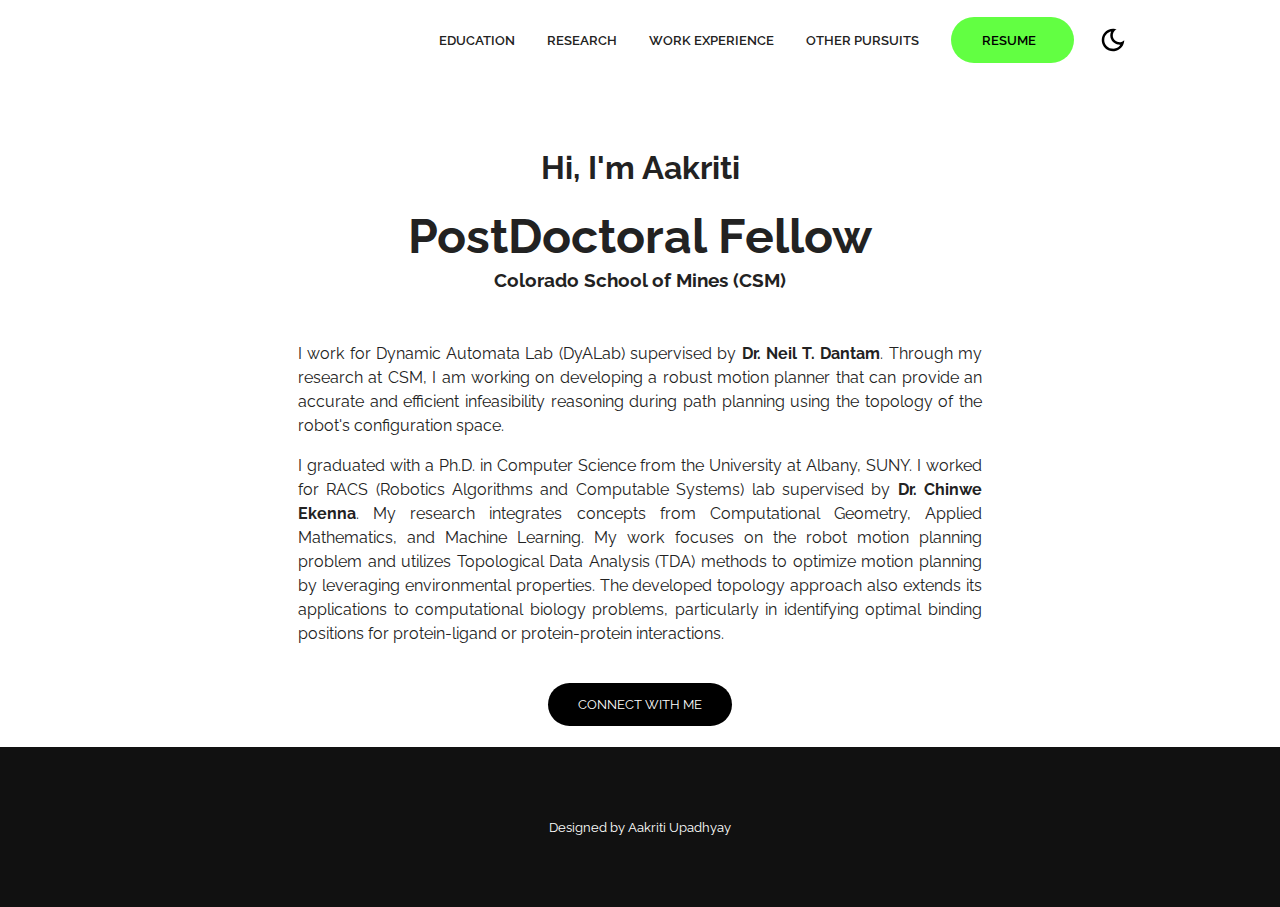
==== commit db9035e9: "correcting spelling" ====
--- a/index.html
+++ b/index.html
@@ -143,7 +143,7 @@
         </div>
         <div class="content">
           <p>
-            I work for Dynamic Automata Lab (DyALab) surpervised by <b>Dr. Neil T. Dantam</b>. Through my research at CSM, I am working on developing a robust motion planner that can provide
+            I work for Dynamic Automata Lab (DyALab) supervised by <b>Dr. Neil T. Dantam</b>. Through my research at CSM, I am working on developing a robust motion planner that can provide
             an accurate and efficient infeasibility reasoning during path planning using the topology of 
             the robot's configuration space. 
           </p>
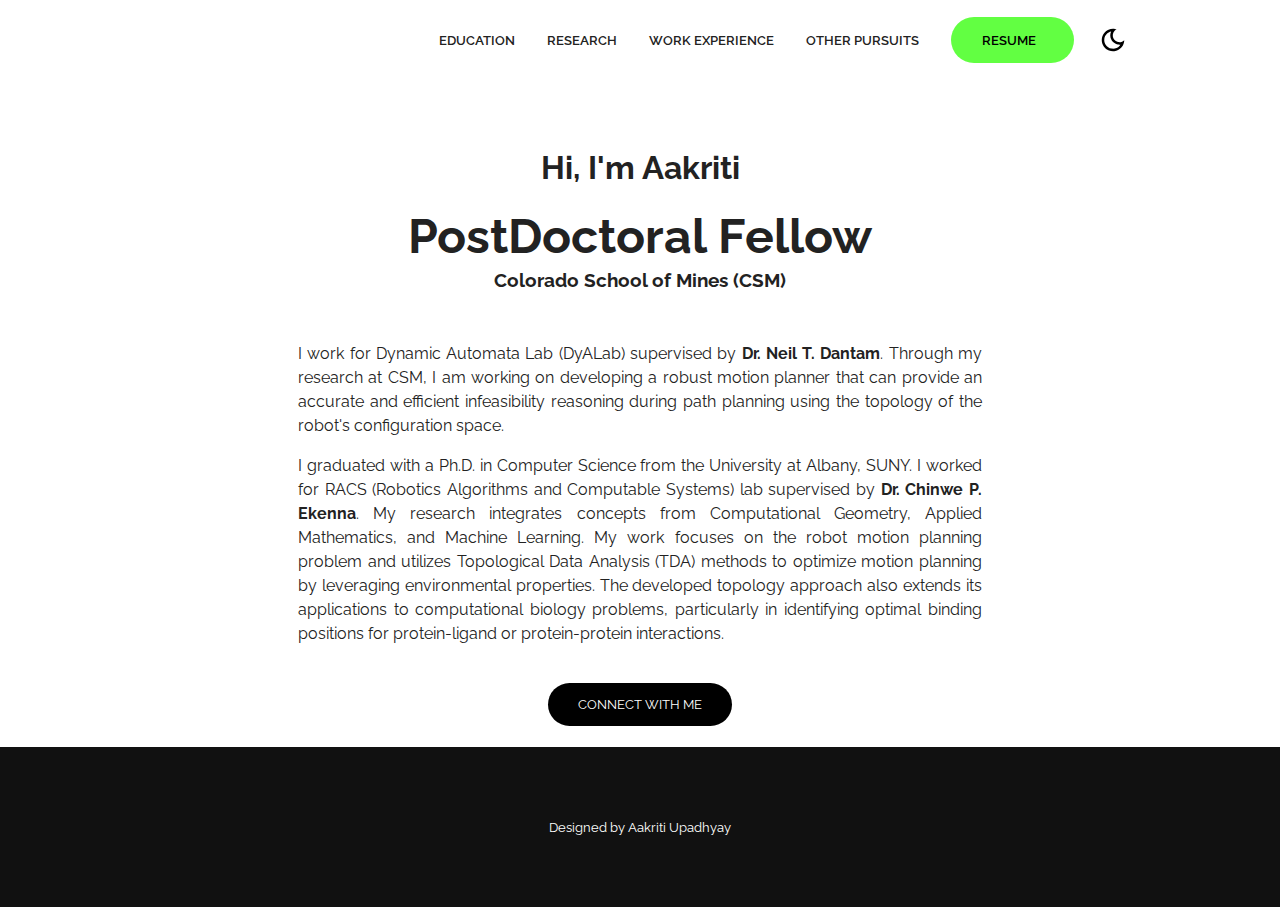
==== commit 605c5a20: "middle initials" ====
--- a/index.html
+++ b/index.html
@@ -148,7 +148,7 @@
             the robot's configuration space. 
           </p>
           <p>I graduated with a Ph.D. in Computer Science from the University at Albany, SUNY. 
-            I worked for RACS (Robotics Algorithms and Computable Systems) lab supervised by <b>Dr. Chinwe Ekenna</b>. 
+            I worked for RACS (Robotics Algorithms and Computable Systems) lab supervised by <b>Dr. Chinwe P. Ekenna</b>. 
             My research integrates concepts from Computational Geometry, Applied Mathematics, 
             and Machine Learning. 
             My work focuses on the robot motion planning problem and utilizes Topological Data Analysis (TDA) 
